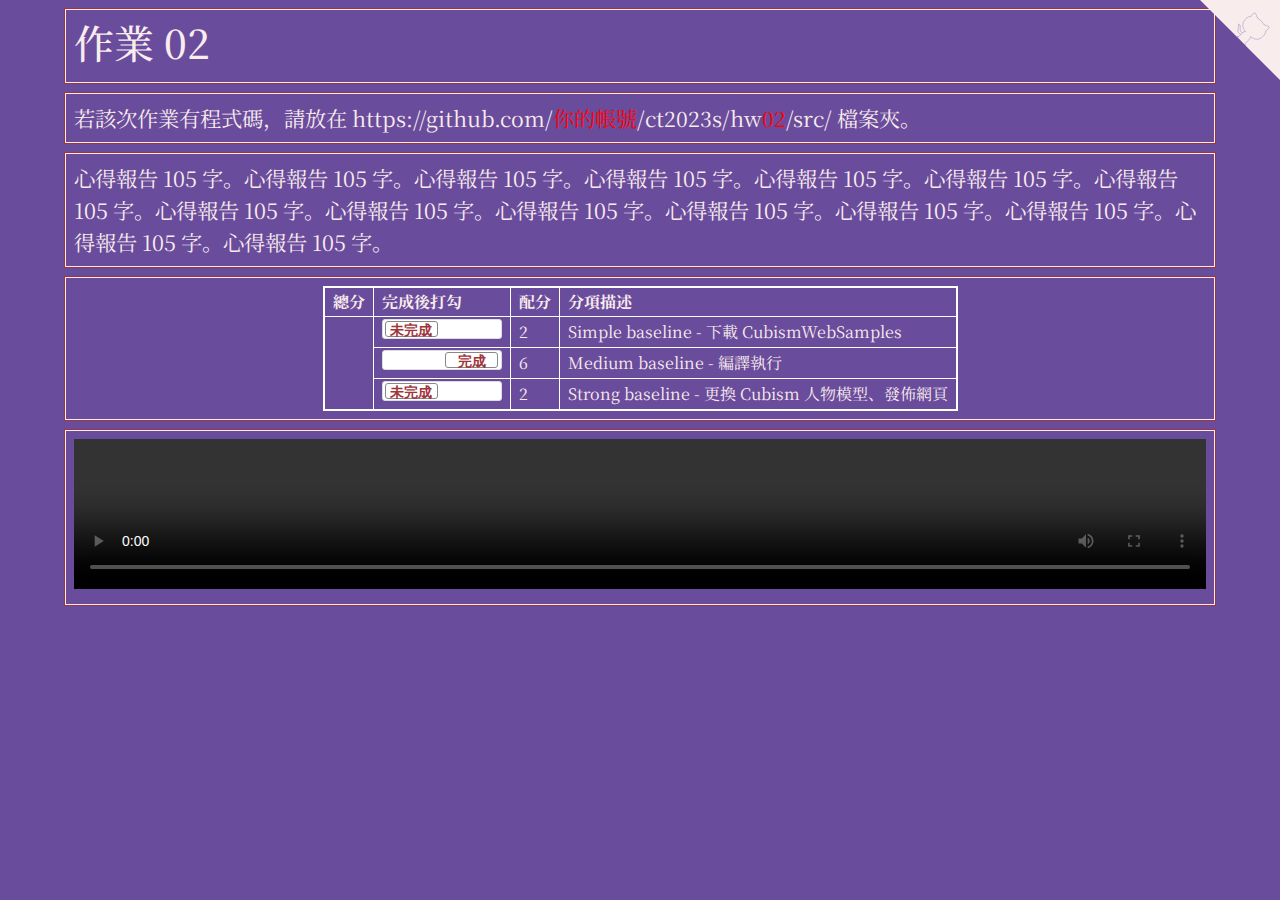
==== hw02/index.html @ e0ed613c "initial upload" ====
<!doctype html>
<html lang="zh-Hant-TW">
<head>
<!-- Required meta tags -->
<meta charset="utf-8">
<meta name="viewport" content="width=device-width, initial-scale=1">

<!-- D3, jquery -->
<script src="https://d3js.org/d3.v3.min.js" charset="utf-8"></script>
<script src="https://code.jquery.com/jquery-3.6.0.min.js" charset="utf-8"></script>

<!-- Bootstrap CSS -->
<link href="https://cdn.jsdelivr.net/npm/bootstrap@5.1.1/dist/css/bootstrap.min.css" rel="stylesheet">
<script src="https://cdn.jsdelivr.net/npm/bootstrap@5.1.1/dist/js/bootstrap.bundle.min.js"></script>

<title>作品集 Portfolio</title>
<style type="text/css">
  @import url('https://fonts.googleapis.com/css2?family=Noto+Serif+JP:wght@200&display=swap');

  table {
  border-collapse: collapse;
  border: 2px solid white; /* rgba(217,140,144,1) */
  font-size:  12pt;
  margin-left: auto;
  margin-right: auto;
  }

  td,
  th {
  border: 1px solid white;
  padding: 2px 8px;
  }

  .flipswitch
  {
      position: relative;
      background: white;
      width: 120px;
      height: 20px;
      -webkit-appearance: initial;
      border-radius: 3px;
      -webkit-tap-highlight-color: rgba(0, 0, 0, 0);
      outline:none;
      font-size: 14px;
      font-family: Trebuchet, Arial, sans-serif;
      font-weight: bold;
      cursor:pointer;
      border:1px solid #ddd;
  }
  .flipswitch:after
  {
      position:absolute;
      top:5%;
      display:block; 
      line-height:16px;
      width:45%;
      height:90%;
      background:#fff;
      box-sizing:border-box;
      text-align:center;
      transition: all 0.3s ease-in 0s; 
      color:rgba(159,53,58,1);
      border:#888 1px solid;
      border-radius:3px;
  }
  .flipswitch:after
  {
      left:2%;
      content: "未完成";
  }
  .flipswitch:checked:after
  {
      left:53%;
      content: "完成";
  }

  body {
    background-color: rgb(106, 76, 156); /* #6A4C9C */
    color: rgb(106, 76, 156);
    font-family: 'Noto Serif JP', serif;
  }

  .container-fluid {
    width:  90%;
  }

  .hw12 {
    border: 1px solid rgb(159, 53, 58);
    margin-top: 8px;
    margin-bottom: 8px;
  }

  .twenty {
    border: 1px solid #f9eced;
    color: #f9eced;
    padding: 8px;
    font-size: 16pt;
  }

  .twenty:hover {
      box-shadow: 0 0 5px 3px #f9eced;
      color: cyan; 
      text-shadow: 0 0 6px #FFFFFF, 0 0 6px #000000;
  }

  .github-corner:hover 
  .octo-arm {
    animation: octocat-wave 560ms ease-in-out
  }
  @keyframes octocat-wave {
    0%,100% {
      transform:rotate(0)
    }
    20%,60% {
      transform:rotate(-25deg)
    }
    40%,80% {
      transform:rotate(10deg)
    }
  }
  @media (max-width:500px) {
    .github-corner:hover 
    .octo-arm {
      animation:none
    }

    .github-corner 
    .octo-arm {
      animation: octocat-wave 560ms ease-in-out
    }
  }

  /* 波浪 */
  a {
    color:yellow;
    text-decoration: none; 
    background: url("data:image/svg+xml,%3Csvg xmlns='http://www.w3.org/2000/svg' viewBox='0 0 20 4'%3E%3Cpath fill='none' stroke='%23fff' d='M0 3.5c5 0 5-3 10-3s5 3 10 3 5-3 10-3 5 3 10 3'/%3E%3C/svg%3E") repeat-x 0 100%; 
    background-size:20px auto; 
    animation: waveMove 1s infinite linear;
  }

  a:hover {
    color:#f30;
    text-decoration: none;
    background: none;
    animation: none;
    text-decoration: underline;
    padding:2px 0;
  }
  @keyframes waveMove {
    from { background-position:0 100%; }
    to { background-position:20px 100%; }
  }
  /* 波浪 */
</style>
</head>
<body>
<!-- https://alexlenail.me/NN-SVG/about.html -->
<a href="https://github.com/你的帳號/ct2023s/" class="github-corner" aria-label="View source on Github">
  <svg width="80" height="80" viewBox="0 0 250 250" style="fill:#f9eced; color:#fff; position: absolute; top: 0; border: 0; right: 0;" aria-hidden="true">
    <path d="M0,0 L115,115 L130,115 L142,142 L250,250 L250,0 Z"></path>
    <path d="M128.3,109.0 C113.8,99.7 119.0,89.6 119.0,89.6 C122.0,82.7 120.5,78.6 120.5,78.6 C119.2,72.0 123.4,76.3 123.4,76.3 C127.3,80.9 125.5,87.3 125.5,87.3 C122.9,97.6 130.6,101.9 134.4,103.2" fill="#f9eced" stroke="#6A4C9C" style="transform-origin: 130px 106px;" class="octo-arm"></path>
    <path d="M115.0,115.0 C114.9,115.1 118.7,116.5 119.8,115.4 L133.7,101.6 C136.9,99.2 139.9,98.4 142.2,98.6 C133.8,88.0 127.5,74.4 143.8,58.0 C148.5,53.4 154.0,51.2 159.7,51.0 C160.3,49.4 163.2,43.6 171.4,40.1 C171.4,40.1 176.1,42.5 178.8,56.2 C183.1,58.6 187.2,61.8 190.9,65.4 C194.5,69.0 197.7,73.2 200.1,77.6 C213.8,80.2 216.3,84.9 216.3,84.9 C212.7,93.1 206.9,96.0 205.4,96.6 C205.1,102.4 203.0,107.8 198.3,112.5 C181.9,128.9 168.3,122.5 157.7,114.1 C157.9,116.9 156.7,120.9 152.7,124.9 L141.0,136.5 C139.8,137.7 141.6,141.9 141.8,141.8 Z" fill="#f9eced" stroke="#6A4C9C" class="octo-body"></path>
  </svg>
</a>

<div class="container-fluid">

  <!-- ------------------------------------------------>
  <div class="row hw12">
    <div class="col-md-12 twenty">
      <h1>作業 02</h1>
    </div>
  </div>

  <!-- ------------------------------------------------>
  <div class="row hw12">
    <div class="col-md-12 twenty">
      若該次作業有程式碼，請放在 https://github.com/<span style="color:red;">你的帳號</span>/ct2023s/hw<span style="color:red;">02</span>/src/ 檔案夾。
    </div>
  </div>

  <!-- ------------------------------------------------>
  <div class="row hw12">
    <div class="col-md-12 twenty">
      心得報告 105 字。心得報告 105 字。心得報告 105 字。心得報告 105 字。心得報告 105 字。心得報告 105 字。心得報告 105 字。心得報告 105 字。心得報告 105 字。心得報告 105 字。心得報告 105 字。心得報告 105 字。心得報告 105 字。心得報告 105 字。心得報告 105 字。
    </div>
  </div>

  <!-- ------------------------------------------------>
  <div class="row hw12">
    <div class="col-md-12 twenty">
      <table>
        <tr>
          <th>總分</th>
          <th>完成後打勾</th>
          <th>配分</th>
          <th>分項描述</th>
        </tr>
        <tr>
          <td rowspan="7" id="myTotal"></td>
          <td><input type="checkbox" class="flipswitch" id="myCheckbox1"></td>
          <td id='m1'>2</td>
          <td>Simple baseline - 下載 CubismWebSamples</td>
        </tr>
        <tr>
          <td><input type="checkbox" class="flipswitch" id="myCheckbox2" checked></td>
          <td id='m2'>6</td>
          <td>Medium baseline - 編譯執行 </td>
        </tr>
        <tr>
          <td><input type="checkbox" class="flipswitch" id="myCheckbox3"></td>
          <td id='m3'>2</td>
          <td>Strong baseline - 更換 Cubism 人物模型、發佈網頁 </td>
        </tr>
      </table>
    </div>
  </div>

  <!-- ------------------------------------------------>
  <div class="row hw12">
    <div class="col-md-12 twenty">
      <video id="video1" style="width:100%;max-width:100%;" controls="">
        <source src="https://www.w3schools.com/html/mov_bbb.mp4" type="video/mp4">
      </video>
    </div>
  </div>

  <!-- ------------------------------------------------>

  <!-- ------------------------------------------------>


<script>
  $(function() {
    var f = function() {
      $(this).next().text($(this).is(':checked') ? '做完' : '未做完');
    };
    $('input').change(f).trigger('change');
  });

  d3.select("#myCheckbox1").on("change",update);
  d3.select("#myCheckbox2").on("change",update);
  d3.select("#myCheckbox3").on("change",update);
  d3.select("#myCheckbox4").on("change",update);
  d3.select("#myCheckbox5").on("change",update);
  d3.select("#myCheckbox6").on("change",update);
  d3.select("#myCheckbox7").on("change",update);

  update();
  
  function update(){

    var score = 0;

    if (d3.select("#myCheckbox1").property("checked")){
      score += parseInt(d3.select('#m1').html());
    }

    if (d3.select("#myCheckbox2").property("checked")){
      score += parseInt(d3.select('#m2').html());   
    }

    if (d3.select("#myCheckbox3").property("checked")){
      score += parseInt(d3.select('#m3').html());   
    }

    d3.select("#myTotal").html(score);    
  }
</script>

</body>
</html>
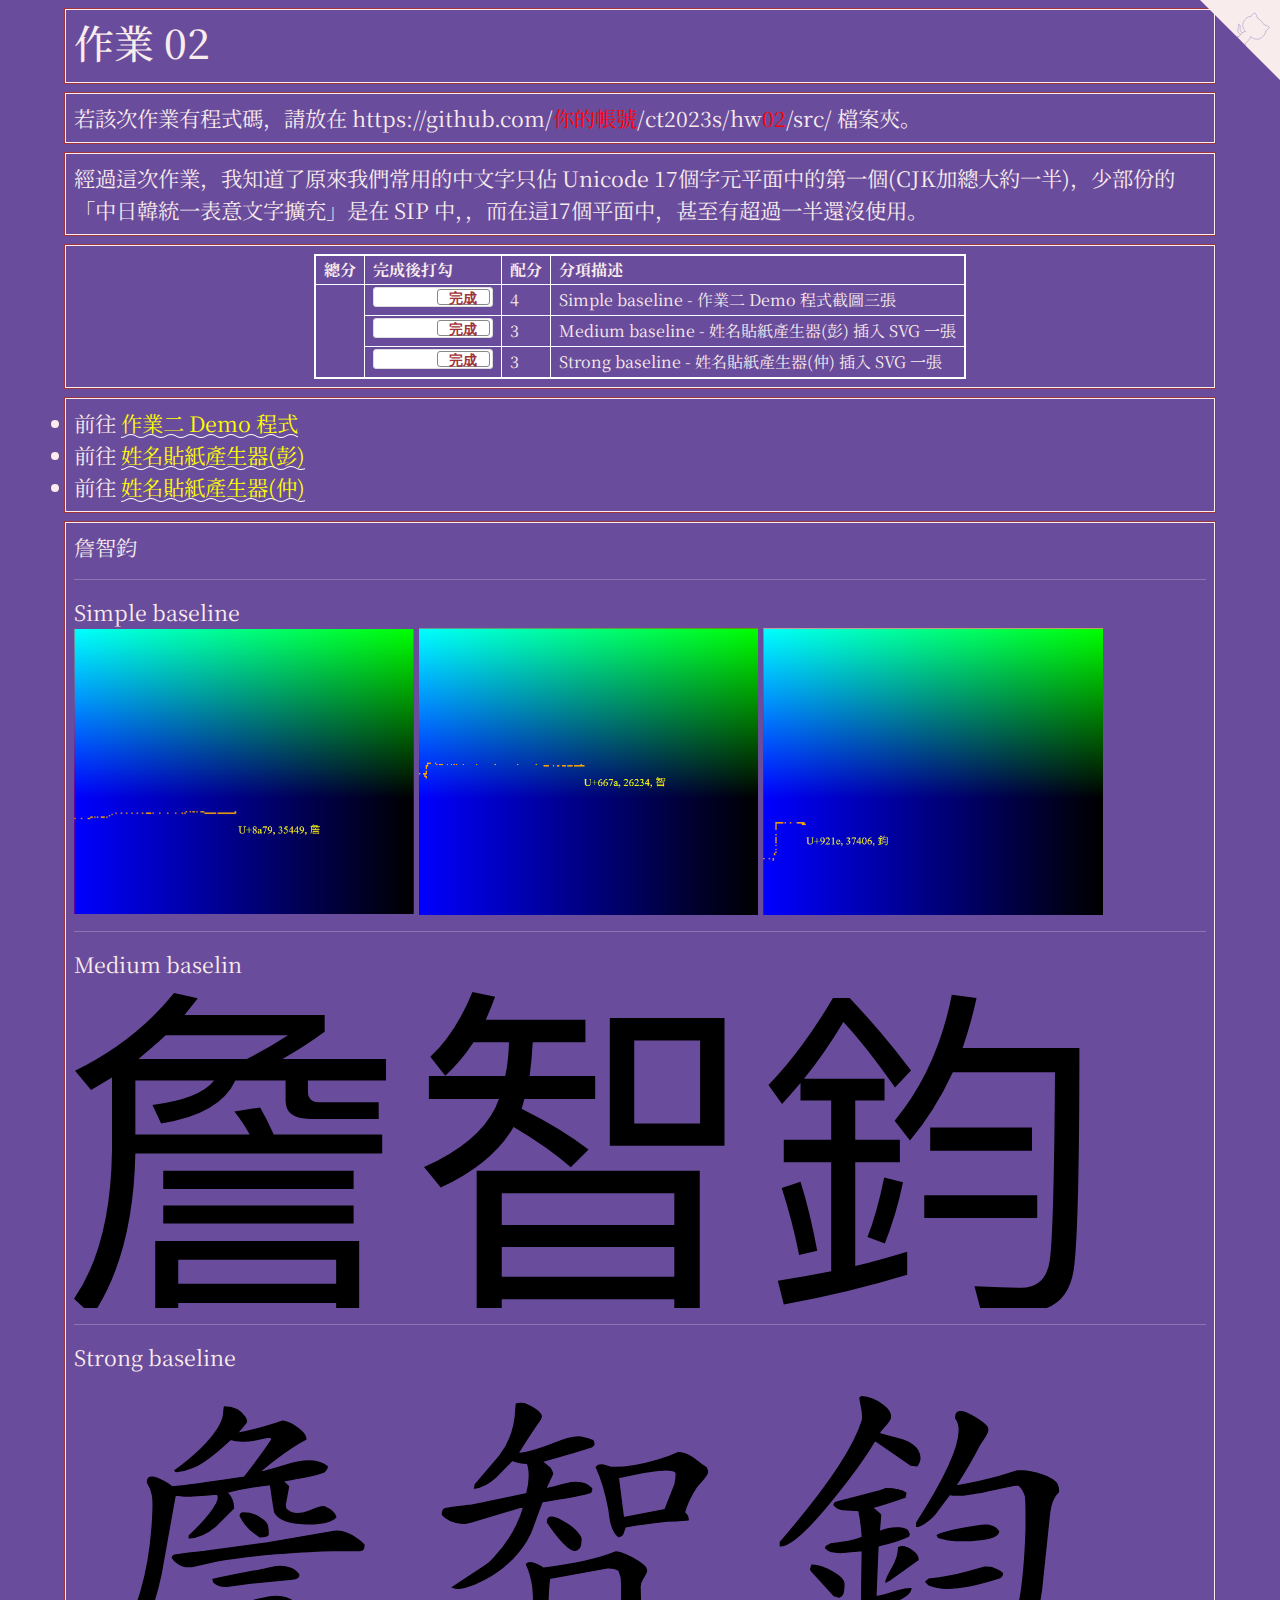
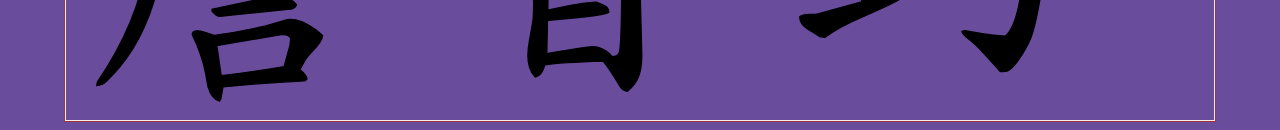
==== commit 0ce47904: "hw2" ====
--- a/hw02/index.html
+++ b/hw02/index.html
@@ -14,6 +14,8 @@
 <script src="https://cdn.jsdelivr.net/npm/bootstrap@5.1.1/dist/js/bootstrap.bundle.min.js"></script>
 
 <title>作品集 Portfolio</title>
+<!-- https://alexlenail.me/NN-SVG/about.html -->
+<link rel="icon" href="../hw00/favicon.svg"/>
 <style type="text/css">
   @import url('https://fonts.googleapis.com/css2?family=Noto+Serif+JP:wght@200&display=swap');
 
@@ -183,7 +185,7 @@
   <!-- ------------------------------------------------>
   <div class="row hw12">
     <div class="col-md-12 twenty">
-      心得報告 105 字。心得報告 105 字。心得報告 105 字。心得報告 105 字。心得報告 105 字。心得報告 105 字。心得報告 105 字。心得報告 105 字。心得報告 105 字。心得報告 105 字。心得報告 105 字。心得報告 105 字。心得報告 105 字。心得報告 105 字。心得報告 105 字。
+      經過這次作業，我知道了原來我們常用的中文字只佔 Unicode 17個字元平面中的第一個(CJK加總大約一半)，少部份的「中日韓統一表意文字擴充」是在 SIP 中，，而在這17個平面中，甚至有超過一半還沒使用。
     </div>
   </div>
 
@@ -199,19 +201,19 @@
         </tr>
         <tr>
           <td rowspan="7" id="myTotal"></td>
-          <td><input type="checkbox" class="flipswitch" id="myCheckbox1"></td>
-          <td id='m1'>2</td>
-          <td>Simple baseline - 下載 CubismWebSamples</td>
+          <td><input type="checkbox" class="flipswitch" id="myCheckbox1" checked></td>
+          <td id='m1'>4</td>
+          <td>Simple baseline - 作業二 Demo 程式截圖三張</td>
         </tr>
         <tr>
           <td><input type="checkbox" class="flipswitch" id="myCheckbox2" checked></td>
-          <td id='m2'>6</td>
-          <td>Medium baseline - 編譯執行 </td>
+          <td id='m2'>3</td>
+          <td>Medium baseline - 姓名貼紙產生器(彭) 插入 SVG 一張</td>
         </tr>
         <tr>
-          <td><input type="checkbox" class="flipswitch" id="myCheckbox3"></td>
-          <td id='m3'>2</td>
-          <td>Strong baseline - 更換 Cubism 人物模型、發佈網頁 </td>
+          <td><input type="checkbox" class="flipswitch" id="myCheckbox3" checked></td>
+          <td id='m3'>3</td>
+          <td>Strong baseline - 姓名貼紙產生器(仲) 插入 SVG 一張</td>
         </tr>
       </table>
     </div>
@@ -220,11 +222,37 @@
   <!-- ------------------------------------------------>
   <div class="row hw12">
     <div class="col-md-12 twenty">
-      <video id="video1" style="width:100%;max-width:100%;" controls="">
-        <source src="https://www.w3schools.com/html/mov_bbb.mp4" type="video/mp4">
-      </video>
-    </div>
-  </div>
+      <li>前往 <a href="https://tjhsieh.github.io/c/ct/ct2023s/html/unicode/index.html">作業二 Demo 程式</a></li>
+      <li>前往  <a href="https://howlemon.github.io/ct2022s/hw02/index.html" target="_blank"> 姓名貼紙產生器(彭)</a> </li>
+      <li>前往  <a href="https://t109598105.github.io/vis2021s/lab07/index.html" target="_blank"> 姓名貼紙產生器(仲)</a> </li>
+    </div>
+  </div>
+
+
+  <!-- ------------------------------------------------>
+  <div class="row hw12">
+    <div class="col-md-12 twenty">
+      詹智鈞
+      <hr>
+      Simple baseline <br>
+
+      <img src="./8a79.png" width="30%" />
+      <img src="./667a.png" width="30%" />
+      <img src="./921e.png" width="30%" />
+
+      <hr>
+      Medium baselin <br>
+      <img src="./8A79_667A_921E.svg" width="90%" />
+
+      <hr>
+      Strong baseline<br>
+      <img src="./U+8A79.svg" width="30%" />
+      <img src="./U+667A.svg" width="30%" />
+      <img src="./U+921E.svg" width="30%" />
+    </div>
+  </div>
+
+
 
   <!-- ------------------------------------------------>
 
@@ -271,3 +299,4 @@
 
 </body>
 </html>
+
